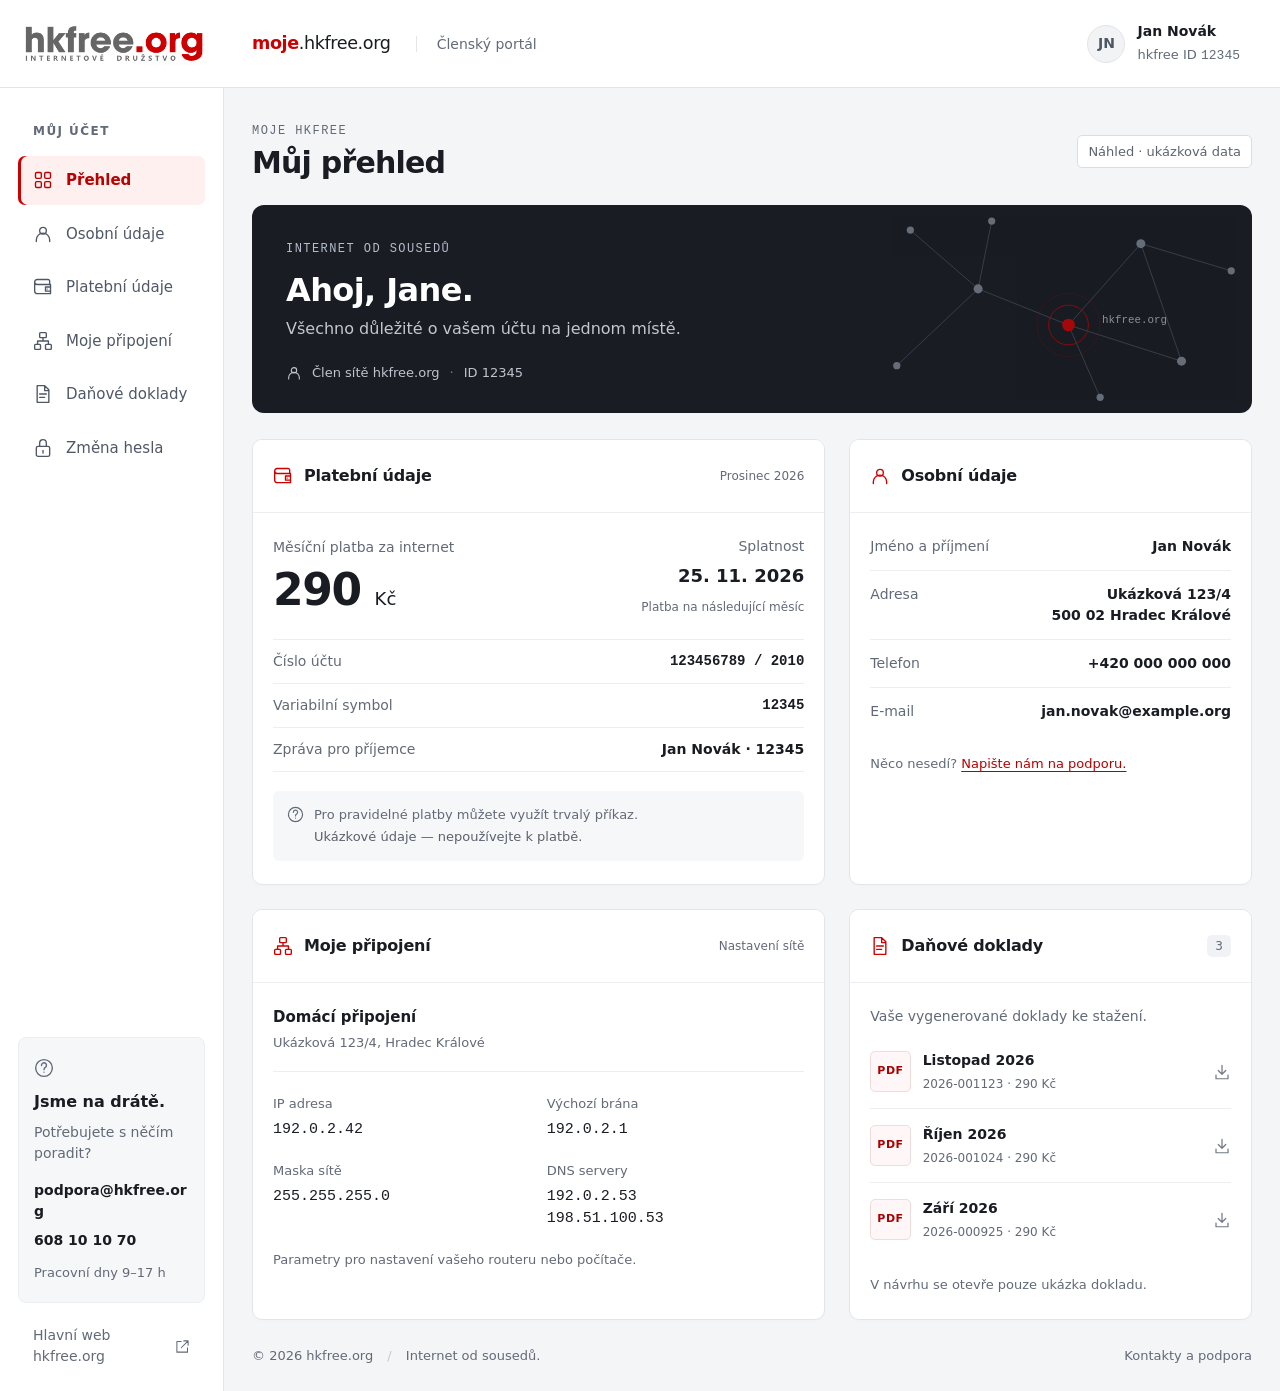
==== public/index.html @ 1321c257 "Initial commit: statický návrh portálu moje.hkfree.org" ====
<!doctype html>
<html lang="cs">
<head>
  <meta charset="utf-8">
  <meta name="viewport" content="width=device-width, initial-scale=1">
  <meta name="description" content="Moje hkfree — osobní přehled člena a uživatele sítě hkfree.org.">
  <meta name="robots" content="noindex, nofollow">
  <title>Můj přehled · moje.hkfree.org</title>
  <link rel="icon" href="favicon.ico">
  <link rel="stylesheet" href="assets/vendor/bootstrap/bootstrap.min.css">
  <link rel="stylesheet" href="assets/style.css">
</head>
<body>
<a class="visually-hidden-focusable skip-link" href="#main">Přejít na obsah</a>
<svg xmlns="http://www.w3.org/2000/svg" class="d-none" aria-hidden="true">
  <symbol id="grid" viewBox="0 0 24 24"><rect x="3" y="3" width="7" height="7" rx="1.5"/><rect x="14" y="3" width="7" height="7" rx="1.5"/><rect x="3" y="14" width="7" height="7" rx="1.5"/><rect x="14" y="14" width="7" height="7" rx="1.5"/></symbol>
  <symbol id="user" viewBox="0 0 24 24"><circle cx="12" cy="8" r="4"/><path d="M4 21v-2a8 8 0 0 1 16 0v2"/></symbol>
  <symbol id="wallet" viewBox="0 0 24 24"><path d="M20 8V5a2 2 0 0 0-2-2H5a3 3 0 0 0 0 6h16v11H5a3 3 0 0 1-3-3V6"/><path d="M21 12h-6v5h6"/><path d="M17 14.5h.01"/></symbol>
  <symbol id="network" viewBox="0 0 24 24"><rect x="8" y="2" width="8" height="6" rx="1"/><rect x="2" y="16" width="7" height="6" rx="1"/><rect x="15" y="16" width="7" height="6" rx="1"/><path d="M12 8v4M5.5 16v-4h13v4"/></symbol>
  <symbol id="file" viewBox="0 0 24 24"><path d="M14 2H5v20h14V7zM14 2v6h5M8 12h8M8 16h6"/></symbol>
  <symbol id="lock" viewBox="0 0 24 24"><rect x="4" y="10" width="16" height="12" rx="2"/><path d="M8 10V6a4 4 0 0 1 8 0v4M12 15v3"/></symbol>
  <symbol id="help" viewBox="0 0 24 24"><circle cx="12" cy="12" r="10"/><path d="M9 9a3 3 0 1 1 5 2c-2 1-2 2-2 3M12 17h.01"/></symbol>
  <symbol id="download" viewBox="0 0 24 24"><path d="M12 3v12m-5-5 5 5 5-5M4 16v5h16v-5"/></symbol>
  <symbol id="check" viewBox="0 0 24 24"><path d="m5 12 4 4L19 6"/></symbol>
  <symbol id="external" viewBox="0 0 24 24"><path d="M14 3h7v7m0-7L10 14M10 4H3v17h17v-7"/></symbol>
</svg>
<header class="topbar">
  <div class="brand"><a href="./" aria-label="Moje hkfree — přehled"><img src="assets/logo.png" width="330" height="80" alt="hkfree.org — internetové družstvo"></a></div>
  <span class="portal-name"><b>moje</b>.hkfree.org <span class="portal-label">Členský portál</span></span>
  <div class="header-account"><span class="avatar">JN</span><div><strong>Jan Novák</strong><small>hkfree ID <span class="mono">12345</span></small></div></div>
</header>
<div class="app-shell">
  <aside class="sidebar">
    <div class="nav-heading">MŮJ ÚČET</div>
    <nav class="nav flex-column" aria-label="Hlavní navigace">
      <a class="nav-link active" href="#main" aria-current="page"><svg class="icon"><use href="#grid"/></svg>Přehled</a>
      <a class="nav-link" href="#osobni-udaje"><svg class="icon"><use href="#user"/></svg>Osobní údaje</a>
      <a class="nav-link" href="#platby"><svg class="icon"><use href="#wallet"/></svg>Platební údaje</a>
      <a class="nav-link" href="#pripojeni"><svg class="icon"><use href="#network"/></svg>Moje připojení</a>
      <a class="nav-link" href="#doklady"><svg class="icon"><use href="#file"/></svg>Daňové doklady</a>
      <button class="nav-link text-start" data-bs-toggle="modal" data-bs-target="#heslo"><svg class="icon"><use href="#lock"/></svg>Změna hesla</button>
    </nav>
    <div class="sidebar-bottom">
      <div class="support-box"><svg class="icon"><use href="#help"/></svg><strong>Jsme na drátě.</strong><p>Potřebujete s něčím poradit?</p><a href="mailto:podpora@hkfree.org">podpora@hkfree.org</a><a href="tel:+420608101070">608 10 10 70</a><small>Pracovní dny 9–17 h</small></div>
      <a class="main-site" href="https://druzstvo.hkfree.org">Hlavní web hkfree.org <svg class="icon"><use href="#external"/></svg></a>
    </div>
  </aside>
  <main id="main" class="main-content" tabindex="-1">
    <div class="page-heading"><div><div class="eyebrow">MOJE HKFREE</div><h1>Můj přehled</h1></div><span class="demo-tag">Náhled · ukázková data</span></div>
    <section class="welcome" aria-labelledby="welcome-title">
      <div><span class="eyebrow">INTERNET OD SOUSEDŮ</span><h2 id="welcome-title">Ahoj, Jane.</h2><p>Všechno důležité o vašem účtu na jednom místě.</p><div class="member-label"><svg class="icon"><use href="#user"/></svg>Člen sítě hkfree.org <span>·</span> ID 12345</div></div>
      <svg class="mesh" viewBox="0 0 410 230" aria-hidden="true"><g fill="none" stroke="#4b5260"><path d="m20 180 90-85 100 40 80-90 100 30M110 95l15-75M210 135l35 80M210 135l125 40M290 45l45 130M110 95l-75-65"/><circle cx="210" cy="135" r="22" stroke="#cc0000"/><circle cx="210" cy="135" r="35" stroke="#cc0000" opacity=".25"/></g><g fill="#87909f"><circle cx="20" cy="180" r="4"/><circle cx="110" cy="95" r="5"/><circle cx="290" cy="45" r="5"/><circle cx="390" cy="75" r="4"/><circle cx="125" cy="20" r="4"/><circle cx="245" cy="215" r="4"/><circle cx="335" cy="175" r="5"/><circle cx="35" cy="30" r="4"/></g><circle cx="210" cy="135" r="7" fill="#e00000"/><text x="247" y="133" fill="#bac2cf" font-size="12" font-family="monospace">hkfree.org</text></svg>
    </section>
    <div class="row g-4 dashboard">
      <div class="col-xl-7">
        <section id="platby" class="card payment-card h-100" aria-labelledby="payment-title">
          <div class="card-header"><h2 id="payment-title"><span class="section-icon"><svg class="icon"><use href="#wallet"/></svg></span>Platební údaje</h2><span class="subtle-label">Prosinec 2026</span></div>
          <div class="card-body"><div class="payment-summary"><div><span class="field-label">Měsíční platba za internet</span><div class="amount">290 <span>Kč</span></div></div><div class="due"><span class="field-label">Splatnost</span><strong>25. 11. 2026</strong><small>Platba na následující měsíc</small></div></div>
            <dl class="data-list payment-details"><div><dt>Číslo účtu</dt><dd class="mono">123456789 / 2010</dd></div><div><dt>Variabilní symbol</dt><dd class="mono">12345</dd></div><div><dt>Zpráva pro příjemce</dt><dd>Jan Novák · 12345</dd></div></dl>
            <div class="payment-note"><svg class="icon"><use href="#help"/></svg><p>Pro pravidelné platby můžete využít trvalý příkaz.<br><strong>Ukázkové údaje — nepoužívejte k platbě.</strong></p></div>
          </div>
        </section>
      </div>
      <div class="col-xl-5">
        <section id="osobni-udaje" class="card h-100" aria-labelledby="personal-title"><div class="card-header"><h2 id="personal-title"><span class="section-icon"><svg class="icon"><use href="#user"/></svg></span>Osobní údaje</h2></div><div class="card-body"><dl class="data-list personal-details"><div><dt>Jméno a příjmení</dt><dd>Jan Novák</dd></div><div><dt>Adresa</dt><dd>Ukázková 123/4<br>500 02 Hradec Králové</dd></div><div><dt>Telefon</dt><dd>+420 000 000 000</dd></div><div><dt>E-mail</dt><dd>jan.novak@example.org</dd></div></dl><p class="card-footnote">Něco nesedí? <a href="mailto:podpora@hkfree.org">Napište nám na podporu.</a></p></div></section>
      </div>
      <div class="col-xl-7">
        <section id="pripojeni" class="card h-100" aria-labelledby="connection-title"><div class="card-header"><h2 id="connection-title"><span class="section-icon"><svg class="icon"><use href="#network"/></svg></span>Moje připojení</h2><span class="subtle-label">Nastavení sítě</span></div><div class="card-body"><div class="connection-location">Domácí připojení <span>Ukázková 123/4, Hradec Králové</span></div><dl class="network-grid"><div><dt>IP adresa</dt><dd>192.0.2.42</dd></div><div><dt>Výchozí brána</dt><dd>192.0.2.1</dd></div><div><dt>Maska sítě</dt><dd>255.255.255.0</dd></div><div><dt>DNS servery</dt><dd>192.0.2.53<br>198.51.100.53</dd></div></dl><p class="card-footnote mb-0">Parametry pro nastavení vašeho routeru nebo počítače.</p></div></section>
      </div>
      <div class="col-xl-5">
        <section id="doklady" class="card h-100" aria-labelledby="documents-title"><div class="card-header"><h2 id="documents-title"><span class="section-icon"><svg class="icon"><use href="#file"/></svg></span>Daňové doklady</h2><span class="document-count">3</span></div><div class="card-body"><p class="documents-intro">Vaše vygenerované doklady ke stažení.</p><ul class="list-group list-group-flush document-list">
          <li class="list-group-item"><a href="doklad.html#listopad"><span class="pdf-tag">PDF</span><span><strong>Listopad 2026</strong><small>2026-001123 · 290 Kč</small></span><svg class="icon download"><use href="#download"/></svg><span class="visually-hidden"> — ukázka dokladu</span></a></li>
          <li class="list-group-item"><a href="doklad.html#rijen"><span class="pdf-tag">PDF</span><span><strong>Říjen 2026</strong><small>2026-001024 · 290 Kč</small></span><svg class="icon download"><use href="#download"/></svg><span class="visually-hidden"> — ukázka dokladu</span></a></li>
          <li class="list-group-item"><a href="doklad.html#zari"><span class="pdf-tag">PDF</span><span><strong>Září 2026</strong><small>2026-000925 · 290 Kč</small></span><svg class="icon download"><use href="#download"/></svg><span class="visually-hidden"> — ukázka dokladu</span></a></li>
        </ul><p class="card-footnote mb-0">V návrhu se otevře pouze ukázka dokladu.</p></div></section>
      </div>
    </div>
    <footer class="page-footer"><span>© 2026 hkfree.org <span class="footer-divider">/</span> Internet od sousedů.</span><a href="https://druzstvo.hkfree.org/kontakt/">Kontakty a podpora</a></footer>
  </main>
</div>
<div class="modal fade" id="heslo" tabindex="-1" aria-labelledby="password-title" aria-hidden="true"><div class="modal-dialog modal-dialog-centered"><div class="modal-content"><div class="modal-header"><h2 class="modal-title fs-5" id="password-title">Změna hesla</h2><button type="button" class="btn-close" data-bs-dismiss="modal" aria-label="Zavřít"></button></div><div class="modal-body"><p class="text-secondary">Toto je náhled budoucího formuláře. Změna hesla bude dostupná po napojení přihlášení.</p><fieldset disabled><div class="mb-3"><label class="form-label" for="current-password">Současné heslo</label><input class="form-control" id="current-password" type="password" autocomplete="current-password"></div><div class="mb-3"><label class="form-label" for="new-password">Nové heslo</label><input class="form-control" id="new-password" type="password" autocomplete="new-password"></div><div><label class="form-label" for="confirm-password">Zopakovat nové heslo</label><input class="form-control" id="confirm-password" type="password" autocomplete="new-password"></div></fieldset></div><div class="modal-footer"><button type="button" class="btn btn-outline-secondary" data-bs-dismiss="modal">Zavřít náhled</button><button type="button" class="btn btn-primary" disabled>Změnit heslo</button></div></div></div></div>
<script src="assets/vendor/bootstrap/bootstrap.bundle.min.js"></script>
</body>
</html>
---- public/assets/style.css ----
:root{--red:#c00;--ink:#191c22;--slate:#626a78;--line:#e3e5e9;--bs-primary:#c00;--bs-link-color:#b60000;--bs-link-hover-color:#890000;--bs-body-color:#191c22;--bs-body-font-family: 'Archivo',system-ui,-apple-system,'Segoe UI',sans-serif;--bs-body-bg:#f4f5f7}
body{font-size:1rem}a{text-underline-offset:3px}.icon{width:20px;height:20px;fill:none;stroke:currentColor;stroke-width:1.65;stroke-linecap:round;stroke-linejoin:round;flex-shrink:0}.mono{font-family:'IBM Plex Mono',ui-monospace,SFMono-Regular,Consolas,monospace}.topbar{height:88px;display:flex;align-items:center;background:#fff;border-bottom:1px solid var(--line);padding-right:40px;gap:28px}.brand{width:252px;padding:0 27px;flex-shrink:0}.brand img{width:198px;height:auto}.portal-name{font-size:1.1rem;letter-spacing:-.4px}.portal-name b{color:var(--red)}.portal-label{font-size:.875rem;letter-spacing:0;margin-left:20px;border-left:1px solid var(--line);padding-left:20px;color:var(--slate)}.header-account{margin-left:auto;display:flex;align-items:center;gap:12px;font-size:.875rem}.header-account strong,.header-account small{display:block}.header-account small{color:var(--slate);margin-top:3px;font-size:.8125rem}.avatar{width:38px;height:38px;background:#f2f3f5;border:1px solid var(--line);border-radius:50%;display:grid;place-items:center;font-weight:650;color:#4e5664}.app-shell{display:flex;min-height:calc(100vh - 88px)}.sidebar{width:252px;flex-shrink:0;background:#fff;border-right:1px solid var(--line);padding:34px 18px 24px;display:flex;flex-direction:column}.nav-heading{font-size:.75rem;letter-spacing:.12em;color:var(--slate);padding:0 15px 16px;font-weight:600}.sidebar .nav{gap:5px}.sidebar .nav-link{color:#505866;border:0;border-radius:7px;font-size:.9375rem;padding:13px 15px;display:flex;align-items:center;gap:13px;font-weight:500;background:transparent}.sidebar .nav-link:hover{background:#f4f5f7;color:var(--ink)}.sidebar .nav-link.active{color:#b00;background:#fff0f0;font-weight:650;box-shadow:inset 3px 0 var(--red)}.sidebar-bottom{margin-top:auto;padding-top:70px}.support-box{padding:20px 15px;background:#f6f7f9;border:1px solid #eceef1;border-radius:8px;font-size:.875rem}.support-box>.icon{display:block;margin-bottom:12px;color:var(--slate)}.support-box strong{font-size:1rem}.support-box p{color:var(--slate);margin:8px 0 16px}.support-box a{display:block;margin:8px 0;text-decoration:none;font-weight:600;color:var(--ink);overflow-wrap:anywhere}.support-box a:hover{color:var(--red)}.support-box small{display:block;color:var(--slate);font-size:.8125rem;margin-top:12px}.main-site{display:flex;gap:8px;align-items:center;justify-content:space-between;font-size:.875rem;color:var(--slate);text-decoration:none;margin:22px 15px 0}.main-site .icon{width:15px;height:15px}.main-content{padding:34px 40px 0;max-width:1512px;width:100%;min-width:0;margin:0 auto}.page-heading{display:flex;align-items:center;justify-content:space-between;gap:16px;margin-bottom:24px}.eyebrow{font-family:ui-monospace,Consolas,monospace;font-size:.75rem;font-weight:500;letter-spacing:.12em;color:var(--slate)}h1{font-size:1.875rem;font-weight:750;letter-spacing:-.8px;margin:5px 0 0}.demo-tag{font-size:.8125rem;color:#5d6470;border:1px solid #daddE3;border-radius:5px;padding:6px 10px;background:#fff}.welcome{border-radius:12px;background:var(--ink);color:#fff;padding:30px 34px;position:relative;overflow:hidden;margin-bottom:26px}.welcome>div{position:relative;z-index:1}.welcome .eyebrow{color:#b5bdca;font-size:.75rem}.welcome h2{font-size:2rem;font-weight:720;letter-spacing:-.6px;margin:12px 0 8px}.welcome p{color:#c2c8d1;margin:0 0 22px}.member-label{display:flex;align-items:center;gap:10px;font-size:.8125rem;color:#bec5d0}.member-label .icon{width:16px;height:16px}.member-label>span{color:#717b8c}.mesh{position:absolute;right:-12px;top:-2px;width:40%;height:100%;opacity:.7}.dashboard .card{border:1px solid var(--line);border-radius:10px;background:white;box-shadow:0 2px 3px #191c2203;overflow:hidden}.card-header{background:white;display:flex;align-items:center;justify-content:space-between;gap:12px;padding:18px 23px;border-bottom:1px solid #eceef1;min-height:73px}.card-header h2{font-size:1rem;font-weight:700;display:flex;align-items:center;gap:11px;margin:0;letter-spacing:-.2px}.section-icon{color:var(--red);display:inline-flex}.subtle-label{font-size:.8125rem;color:var(--slate)}.card-body{padding:23px}.field-label{display:block;color:var(--slate);font-size:.875rem}.payment-summary{display:flex;justify-content:space-between;gap:20px;align-items:center;margin-bottom:21px}.amount{font-size:2.75rem;font-weight:750;line-height:1.25;letter-spacing:-1.4px;margin-top:4px}.amount span{font-size:1.125rem;font-weight:500;letter-spacing:0}.due{text-align:right}.due strong{display:block;font-size:1.125rem;margin:5px 0}.due small{font-size:.75rem;color:var(--slate)}.data-list{margin:0}.data-list>div{display:flex;justify-content:space-between;gap:16px;padding:11px 0;border-bottom:1px solid #eceef1;font-size:.875rem}.data-list dt{font-weight:400;color:var(--slate);flex-shrink:0}.data-list dd{font-weight:550;margin:0;text-align:right;overflow-wrap:anywhere;min-width:0}.payment-details>div:first-child{border-top:1px solid #eceef1}.payment-note{display:flex;align-items:flex-start;gap:10px;background:#f6f7f9;padding:13px 14px;border-radius:6px;margin-top:19px;color:var(--slate)}.payment-note .icon{width:17px;height:17px;margin-top:2px}.payment-note p{font-size:.8125rem;line-height:1.7;margin:0}.payment-note strong{font-weight:500;color:#5a606b}.personal-details>div{padding:13px 0}.personal-details>div:first-child{padding-top:0}.personal-details>div:last-child{border-bottom:0}.card-footnote{font-size:.8125rem;color:var(--slate);margin:19px 0 0;line-height:1.6}.card-footnote a{font-weight:500}.connection-location{font-size:.9375rem;font-weight:650;padding-bottom:19px;border-bottom:1px solid #eceef1}.connection-location span{display:block;font-size:.8125rem;color:var(--slate);font-weight:400;margin-top:4px}.network-grid{display:grid;grid-template-columns:1fr 1fr;gap:20px 16px;margin:22px 0 0}.network-grid dt{font-size:.8125rem;color:var(--slate);font-weight:400;margin-bottom:5px}.network-grid dd{font-family:ui-monospace,SFMono-Regular,Consolas,monospace;font-size:.9375rem;margin:0;font-weight:500}.document-count{background:#f1f2f5;border-radius:5px;font-size:.75rem;padding:2px 8px;color:var(--slate)}.documents-intro{font-size:.875rem;color:var(--slate);margin-bottom:8px}.document-list .list-group-item{padding:0;background:white;border-color:#eceef1}.document-list a{display:flex;align-items:center;gap:12px;padding:15px 0;text-decoration:none;color:var(--ink)}.document-list a:hover strong{color:var(--red);text-decoration:underline}.document-list strong{display:block;font-size:.875rem;font-weight:600}.document-list small{display:block;font-size:.75rem;color:var(--slate);margin-top:4px}.pdf-tag{font-size:.6875rem;letter-spacing:.05em;font-weight:600;border:1px solid #eddddd;border-radius:5px;padding:11px 6px;color:#a00;background:#fff7f7}.download{margin-left:auto;color:#727a87;width:18px;height:18px}.page-footer{display:flex;justify-content:space-between;gap:15px;font-size:.8125rem;color:var(--slate);padding:26px 0}.page-footer a{color:var(--slate);text-decoration:none}.page-footer a:hover{text-decoration:underline}.footer-divider{color:#c5c9d1;margin:0 10px}.btn-primary{--bs-btn-bg:#c00;--bs-btn-border-color:#c00;--bs-btn-hover-bg:#a00;--bs-btn-hover-border-color:#a00;--bs-btn-disabled-bg:#c00;--bs-btn-disabled-border-color:#c00}.modal-content{background:#fff}.modal-body .form-control{background:#f6f7f9}.modal .form-label{font-size:.875rem}.skip-link{position:absolute;z-index:2000;top:12px;left:12px;background:white;padding:12px}section[id],main[id]{scroll-margin-top:20px}:focus-visible{outline:3px solid #c00;outline-offset:4px}
@media(min-width:1700px){.main-content{padding-top:40px}.welcome{padding:38px}}
@media(max-width:1399px){.sidebar{width:224px}.brand{width:224px;padding-left:24px}.brand img{width:180px}.main-content{padding-left:28px;padding-right:28px}.card-header,.card-body{padding-left:20px;padding-right:20px}.subtle-label{font-size:.75rem}}
@media(max-width:1199px) and (min-width:768px){.dashboard>.col-xl-7,.dashboard>.col-xl-5{width:100%}.welcome .mesh{opacity:.3}}
@media(max-width:767px){.topbar{height:auto;min-height:76px;padding:16px 20px;gap:12px;flex-wrap:wrap}.brand{width:auto;padding:0}.brand img{width:158px}.portal-name{font-size:.875rem;margin-left:auto}.portal-label{display:none}.header-account{width:100%;margin:0;padding-top:12px;border-top:1px solid var(--line)}.header-account>div{display:flex;flex-wrap:wrap;gap:12px;align-items:center}.header-account small{margin:0}.avatar{width:30px;height:30px;font-size:.75rem}.app-shell{display:block}.sidebar{width:100%;padding:10px 14px;border-right:0;border-bottom:1px solid var(--line)}.nav-heading,.sidebar-bottom{display:none}.sidebar .nav{flex-direction:row!important;flex-wrap:nowrap;overflow-x:auto;gap:4px;padding:3px 2px}.sidebar .nav-link{white-space:nowrap;font-size:.875rem;padding:10px 12px;gap:8px}.sidebar .nav-link.active{box-shadow:inset 0 -2px var(--red)}.sidebar .nav-link .icon{width:17px;height:17px}.main-content{padding:24px 18px 0}.page-heading{align-items:flex-start;gap:8px;margin-bottom:20px;flex-wrap:wrap}h1{font-size:1.625rem}.demo-tag{margin-top:8px;font-size:.75rem}.welcome{padding:25px 22px;margin-bottom:22px}.welcome h2{font-size:1.875rem}.welcome p{max-width:270px;font-size:.9375rem}.mesh{width:55%;right:-60px;opacity:.23}.member-label{font-size:.75rem;gap:7px}.card-header{padding:17px 18px}.card-body{padding:20px 18px}.card-header h2{font-size:.9375rem;gap:9px}.subtle-label{font-size:.75rem}.amount{font-size:2.3rem}.payment-summary{gap:12px}.due strong{font-size:1rem}.due small{max-width:125px;display:block}.field-label{font-size:.8125rem}.data-list>div{font-size:.8125rem;gap:10px}.page-footer{flex-direction:column;gap:8px;padding:24px 0}.network-grid dd{font-size:.875rem}}
@media(prefers-reduced-motion:reduce){*,*::before,*::after{scroll-behavior:auto!important;transition:none!important}}
:root{--bs-link-color-rgb:182,0,0;--bs-link-hover-color-rgb:137,0,0}
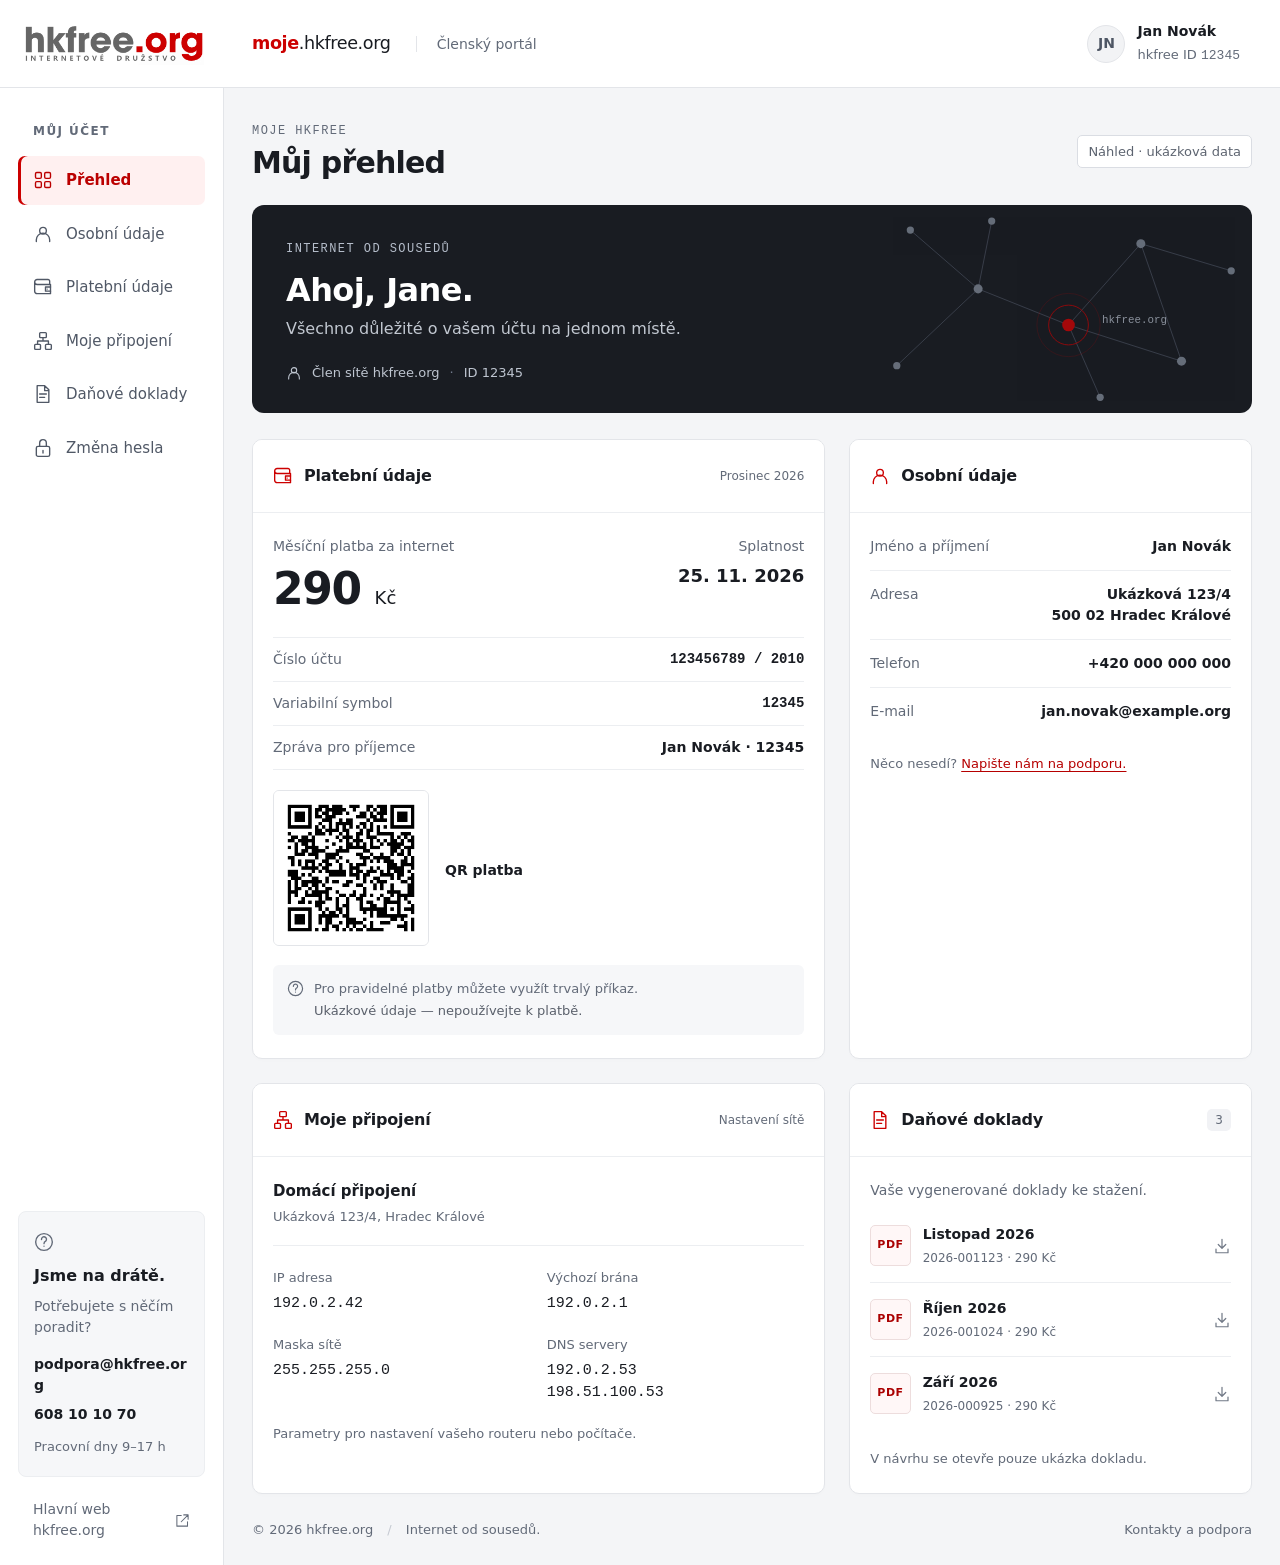
==== commit bf0a2be8: "Přidat platební QR kód do přehledu plateb" ====
--- a/public/index.html
+++ b/public/index.html
@@ -55,8 +55,17 @@
       <div class="col-xl-7">
         <section id="platby" class="card payment-card h-100" aria-labelledby="payment-title">
           <div class="card-header"><h2 id="payment-title"><span class="section-icon"><svg class="icon"><use href="#wallet"/></svg></span>Platební údaje</h2><span class="subtle-label">Prosinec 2026</span></div>
-          <div class="card-body"><div class="payment-summary"><div><span class="field-label">Měsíční platba za internet</span><div class="amount">290 <span>Kč</span></div></div><div class="due"><span class="field-label">Splatnost</span><strong>25. 11. 2026</strong><small>Platba na následující měsíc</small></div></div>
-            <dl class="data-list payment-details"><div><dt>Číslo účtu</dt><dd class="mono">123456789 / 2010</dd></div><div><dt>Variabilní symbol</dt><dd class="mono">12345</dd></div><div><dt>Zpráva pro příjemce</dt><dd>Jan Novák · 12345</dd></div></dl>
+          <div class="card-body">
+            <div class="payment-data">
+              <div class="payment-info">
+                <div class="payment-summary"><div><span class="field-label">Měsíční platba za internet</span><div class="amount">290 <span>Kč</span></div></div><div class="due"><span class="field-label">Splatnost</span><strong><time datetime="2026-11-25">25. 11. 2026</time></strong></div></div>
+                <dl class="data-list payment-details"><div><dt>Číslo účtu</dt><dd class="mono">123456789 / 2010</dd></div><div><dt>Variabilní symbol</dt><dd class="mono">12345</dd></div><div><dt>Zpráva pro příjemce</dt><dd>Jan Novák · 12345</dd></div></dl>
+              </div>
+              <figure class="payment-qr" aria-labelledby="qr-caption">
+                <img src="assets/payment-qr.png" width="164" height="164" alt="QR platba: ukázkový účet 123456789/2010, 290 Kč, variabilní symbol 12345">
+                <figcaption id="qr-caption"><strong>QR platba</strong></figcaption>
+              </figure>
+            </div>
             <div class="payment-note"><svg class="icon"><use href="#help"/></svg><p>Pro pravidelné platby můžete využít trvalý příkaz.<br><strong>Ukázkové údaje — nepoužívejte k platbě.</strong></p></div>
           </div>
         </section>
--- a/public/assets/style.css
+++ b/public/assets/style.css
@@ -6,3 +6,18 @@
 @media(max-width:767px){.topbar{height:auto;min-height:76px;padding:16px 20px;gap:12px;flex-wrap:wrap}.brand{width:auto;padding:0}.brand img{width:158px}.portal-name{font-size:.875rem;margin-left:auto}.portal-label{display:none}.header-account{width:100%;margin:0;padding-top:12px;border-top:1px solid var(--line)}.header-account>div{display:flex;flex-wrap:wrap;gap:12px;align-items:center}.header-account small{margin:0}.avatar{width:30px;height:30px;font-size:.75rem}.app-shell{display:block}.sidebar{width:100%;padding:10px 14px;border-right:0;border-bottom:1px solid var(--line)}.nav-heading,.sidebar-bottom{display:none}.sidebar .nav{flex-direction:row!important;flex-wrap:nowrap;overflow-x:auto;gap:4px;padding:3px 2px}.sidebar .nav-link{white-space:nowrap;font-size:.875rem;padding:10px 12px;gap:8px}.sidebar .nav-link.active{box-shadow:inset 0 -2px var(--red)}.sidebar .nav-link .icon{width:17px;height:17px}.main-content{padding:24px 18px 0}.page-heading{align-items:flex-start;gap:8px;margin-bottom:20px;flex-wrap:wrap}h1{font-size:1.625rem}.demo-tag{margin-top:8px;font-size:.75rem}.welcome{padding:25px 22px;margin-bottom:22px}.welcome h2{font-size:1.875rem}.welcome p{max-width:270px;font-size:.9375rem}.mesh{width:55%;right:-60px;opacity:.23}.member-label{font-size:.75rem;gap:7px}.card-header{padding:17px 18px}.card-body{padding:20px 18px}.card-header h2{font-size:.9375rem;gap:9px}.subtle-label{font-size:.75rem}.amount{font-size:2.3rem}.payment-summary{gap:12px}.due strong{font-size:1rem}.due small{max-width:125px;display:block}.field-label{font-size:.8125rem}.data-list>div{font-size:.8125rem;gap:10px}.page-footer{flex-direction:column;gap:8px;padding:24px 0}.network-grid dd{font-size:.875rem}}
 @media(prefers-reduced-motion:reduce){*,*::before,*::after{scroll-behavior:auto!important;transition:none!important}}
 :root{--bs-link-color-rgb:182,0,0;--bs-link-hover-color-rgb:137,0,0}
+
+/* QR retains its white quiet zone; payment fields remain available as text. */
+.payment-data{display:grid;grid-template-columns:minmax(0,1fr) 164px;gap:20px;align-items:start}
+.payment-info{min-width:0}
+.payment-info .payment-summary{align-items:flex-start}
+.payment-info .due{flex-shrink:0}
+.payment-qr{margin:0;text-align:center}
+.payment-qr img{display:block;width:164px;height:164px;border:1px solid var(--line);border-radius:6px;background:#fff}
+.payment-qr figcaption strong{display:block;font-size:.875rem;margin-top:6px}
+@media(max-width:575px),(min-width:1200px) and (max-width:1399px){
+  .payment-data{grid-template-columns:minmax(0,1fr)}
+  .payment-qr{display:flex;align-items:center;gap:16px;text-align:left}
+  .payment-qr img{width:156px;height:156px}
+  .payment-qr figcaption{min-width:0}
+}
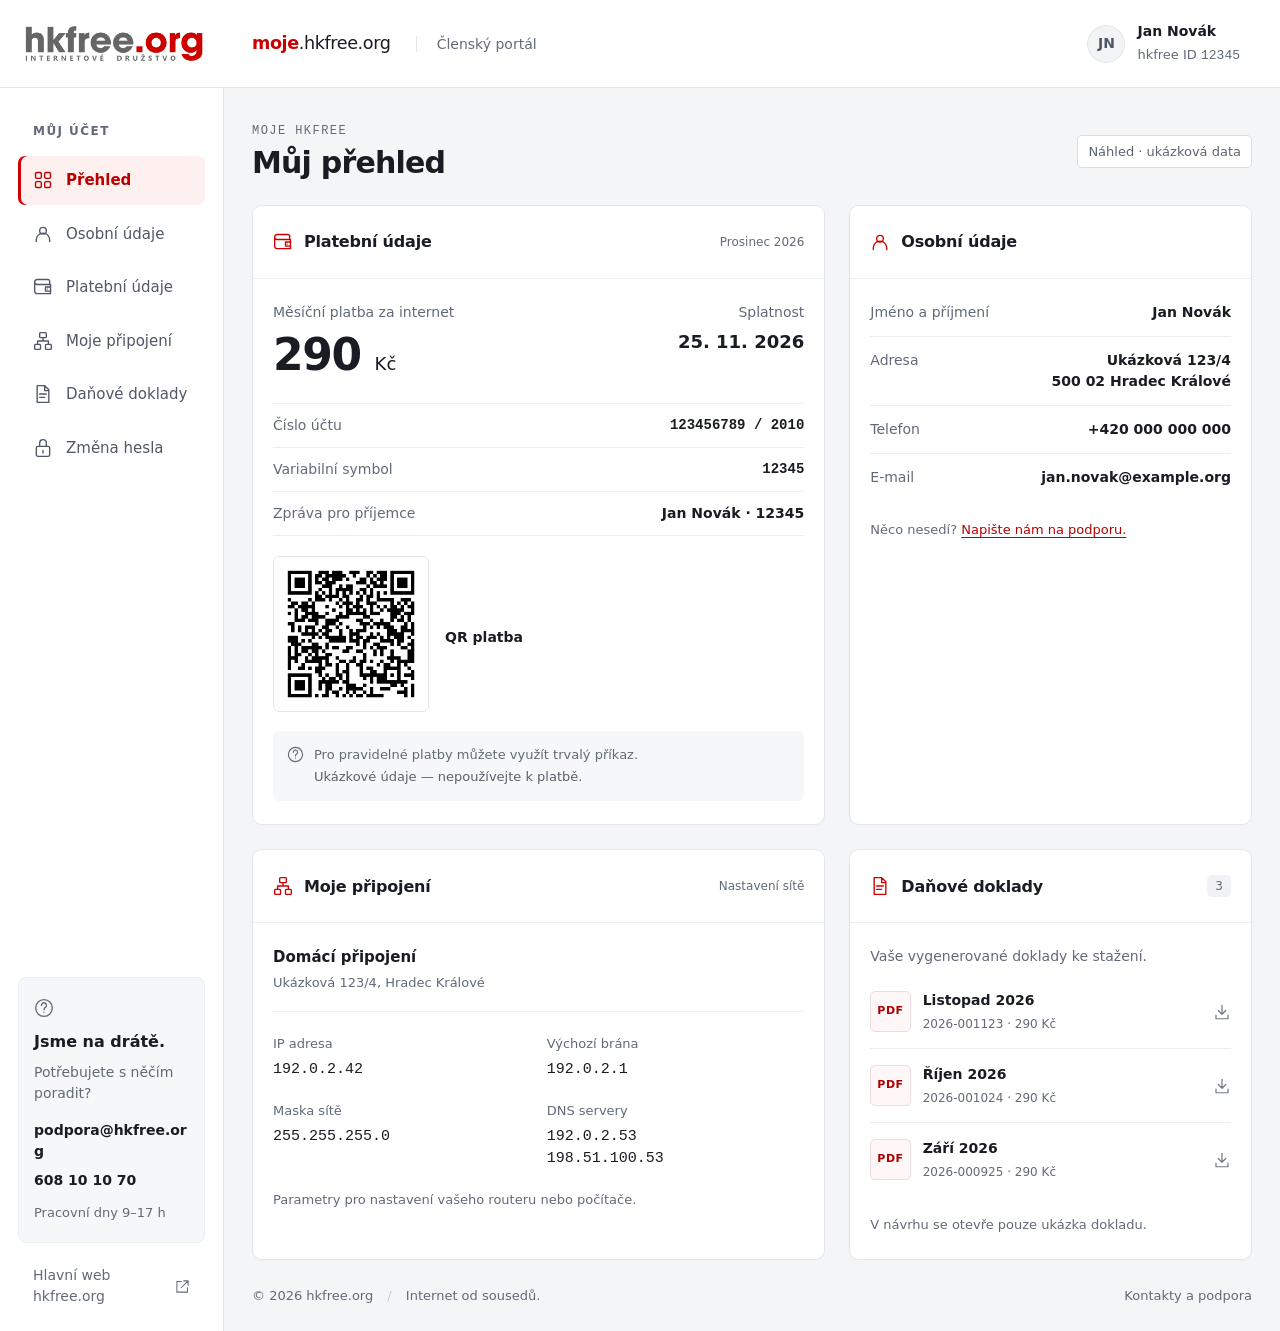
==== commit 15e1dfae: "Odstranit uvítací pruh z přehledu" ====
--- a/public/index.html
+++ b/public/index.html
@@ -47,10 +47,6 @@
   </aside>
   <main id="main" class="main-content" tabindex="-1">
     <div class="page-heading"><div><div class="eyebrow">MOJE HKFREE</div><h1>Můj přehled</h1></div><span class="demo-tag">Náhled · ukázková data</span></div>
-    <section class="welcome" aria-labelledby="welcome-title">
-      <div><span class="eyebrow">INTERNET OD SOUSEDŮ</span><h2 id="welcome-title">Ahoj, Jane.</h2><p>Všechno důležité o vašem účtu na jednom místě.</p><div class="member-label"><svg class="icon"><use href="#user"/></svg>Člen sítě hkfree.org <span>·</span> ID 12345</div></div>
-      <svg class="mesh" viewBox="0 0 410 230" aria-hidden="true"><g fill="none" stroke="#4b5260"><path d="m20 180 90-85 100 40 80-90 100 30M110 95l15-75M210 135l35 80M210 135l125 40M290 45l45 130M110 95l-75-65"/><circle cx="210" cy="135" r="22" stroke="#cc0000"/><circle cx="210" cy="135" r="35" stroke="#cc0000" opacity=".25"/></g><g fill="#87909f"><circle cx="20" cy="180" r="4"/><circle cx="110" cy="95" r="5"/><circle cx="290" cy="45" r="5"/><circle cx="390" cy="75" r="4"/><circle cx="125" cy="20" r="4"/><circle cx="245" cy="215" r="4"/><circle cx="335" cy="175" r="5"/><circle cx="35" cy="30" r="4"/></g><circle cx="210" cy="135" r="7" fill="#e00000"/><text x="247" y="133" fill="#bac2cf" font-size="12" font-family="monospace">hkfree.org</text></svg>
-    </section>
     <div class="row g-4 dashboard">
       <div class="col-xl-7">
         <section id="platby" class="card payment-card h-100" aria-labelledby="payment-title">
--- a/public/assets/style.css
+++ b/public/assets/style.css
@@ -1,9 +1,9 @@
 :root{--red:#c00;--ink:#191c22;--slate:#626a78;--line:#e3e5e9;--bs-primary:#c00;--bs-link-color:#b60000;--bs-link-hover-color:#890000;--bs-body-color:#191c22;--bs-body-font-family: 'Archivo',system-ui,-apple-system,'Segoe UI',sans-serif;--bs-body-bg:#f4f5f7}
-body{font-size:1rem}a{text-underline-offset:3px}.icon{width:20px;height:20px;fill:none;stroke:currentColor;stroke-width:1.65;stroke-linecap:round;stroke-linejoin:round;flex-shrink:0}.mono{font-family:'IBM Plex Mono',ui-monospace,SFMono-Regular,Consolas,monospace}.topbar{height:88px;display:flex;align-items:center;background:#fff;border-bottom:1px solid var(--line);padding-right:40px;gap:28px}.brand{width:252px;padding:0 27px;flex-shrink:0}.brand img{width:198px;height:auto}.portal-name{font-size:1.1rem;letter-spacing:-.4px}.portal-name b{color:var(--red)}.portal-label{font-size:.875rem;letter-spacing:0;margin-left:20px;border-left:1px solid var(--line);padding-left:20px;color:var(--slate)}.header-account{margin-left:auto;display:flex;align-items:center;gap:12px;font-size:.875rem}.header-account strong,.header-account small{display:block}.header-account small{color:var(--slate);margin-top:3px;font-size:.8125rem}.avatar{width:38px;height:38px;background:#f2f3f5;border:1px solid var(--line);border-radius:50%;display:grid;place-items:center;font-weight:650;color:#4e5664}.app-shell{display:flex;min-height:calc(100vh - 88px)}.sidebar{width:252px;flex-shrink:0;background:#fff;border-right:1px solid var(--line);padding:34px 18px 24px;display:flex;flex-direction:column}.nav-heading{font-size:.75rem;letter-spacing:.12em;color:var(--slate);padding:0 15px 16px;font-weight:600}.sidebar .nav{gap:5px}.sidebar .nav-link{color:#505866;border:0;border-radius:7px;font-size:.9375rem;padding:13px 15px;display:flex;align-items:center;gap:13px;font-weight:500;background:transparent}.sidebar .nav-link:hover{background:#f4f5f7;color:var(--ink)}.sidebar .nav-link.active{color:#b00;background:#fff0f0;font-weight:650;box-shadow:inset 3px 0 var(--red)}.sidebar-bottom{margin-top:auto;padding-top:70px}.support-box{padding:20px 15px;background:#f6f7f9;border:1px solid #eceef1;border-radius:8px;font-size:.875rem}.support-box>.icon{display:block;margin-bottom:12px;color:var(--slate)}.support-box strong{font-size:1rem}.support-box p{color:var(--slate);margin:8px 0 16px}.support-box a{display:block;margin:8px 0;text-decoration:none;font-weight:600;color:var(--ink);overflow-wrap:anywhere}.support-box a:hover{color:var(--red)}.support-box small{display:block;color:var(--slate);font-size:.8125rem;margin-top:12px}.main-site{display:flex;gap:8px;align-items:center;justify-content:space-between;font-size:.875rem;color:var(--slate);text-decoration:none;margin:22px 15px 0}.main-site .icon{width:15px;height:15px}.main-content{padding:34px 40px 0;max-width:1512px;width:100%;min-width:0;margin:0 auto}.page-heading{display:flex;align-items:center;justify-content:space-between;gap:16px;margin-bottom:24px}.eyebrow{font-family:ui-monospace,Consolas,monospace;font-size:.75rem;font-weight:500;letter-spacing:.12em;color:var(--slate)}h1{font-size:1.875rem;font-weight:750;letter-spacing:-.8px;margin:5px 0 0}.demo-tag{font-size:.8125rem;color:#5d6470;border:1px solid #daddE3;border-radius:5px;padding:6px 10px;background:#fff}.welcome{border-radius:12px;background:var(--ink);color:#fff;padding:30px 34px;position:relative;overflow:hidden;margin-bottom:26px}.welcome>div{position:relative;z-index:1}.welcome .eyebrow{color:#b5bdca;font-size:.75rem}.welcome h2{font-size:2rem;font-weight:720;letter-spacing:-.6px;margin:12px 0 8px}.welcome p{color:#c2c8d1;margin:0 0 22px}.member-label{display:flex;align-items:center;gap:10px;font-size:.8125rem;color:#bec5d0}.member-label .icon{width:16px;height:16px}.member-label>span{color:#717b8c}.mesh{position:absolute;right:-12px;top:-2px;width:40%;height:100%;opacity:.7}.dashboard .card{border:1px solid var(--line);border-radius:10px;background:white;box-shadow:0 2px 3px #191c2203;overflow:hidden}.card-header{background:white;display:flex;align-items:center;justify-content:space-between;gap:12px;padding:18px 23px;border-bottom:1px solid #eceef1;min-height:73px}.card-header h2{font-size:1rem;font-weight:700;display:flex;align-items:center;gap:11px;margin:0;letter-spacing:-.2px}.section-icon{color:var(--red);display:inline-flex}.subtle-label{font-size:.8125rem;color:var(--slate)}.card-body{padding:23px}.field-label{display:block;color:var(--slate);font-size:.875rem}.payment-summary{display:flex;justify-content:space-between;gap:20px;align-items:center;margin-bottom:21px}.amount{font-size:2.75rem;font-weight:750;line-height:1.25;letter-spacing:-1.4px;margin-top:4px}.amount span{font-size:1.125rem;font-weight:500;letter-spacing:0}.due{text-align:right}.due strong{display:block;font-size:1.125rem;margin:5px 0}.due small{font-size:.75rem;color:var(--slate)}.data-list{margin:0}.data-list>div{display:flex;justify-content:space-between;gap:16px;padding:11px 0;border-bottom:1px solid #eceef1;font-size:.875rem}.data-list dt{font-weight:400;color:var(--slate);flex-shrink:0}.data-list dd{font-weight:550;margin:0;text-align:right;overflow-wrap:anywhere;min-width:0}.payment-details>div:first-child{border-top:1px solid #eceef1}.payment-note{display:flex;align-items:flex-start;gap:10px;background:#f6f7f9;padding:13px 14px;border-radius:6px;margin-top:19px;color:var(--slate)}.payment-note .icon{width:17px;height:17px;margin-top:2px}.payment-note p{font-size:.8125rem;line-height:1.7;margin:0}.payment-note strong{font-weight:500;color:#5a606b}.personal-details>div{padding:13px 0}.personal-details>div:first-child{padding-top:0}.personal-details>div:last-child{border-bottom:0}.card-footnote{font-size:.8125rem;color:var(--slate);margin:19px 0 0;line-height:1.6}.card-footnote a{font-weight:500}.connection-location{font-size:.9375rem;font-weight:650;padding-bottom:19px;border-bottom:1px solid #eceef1}.connection-location span{display:block;font-size:.8125rem;color:var(--slate);font-weight:400;margin-top:4px}.network-grid{display:grid;grid-template-columns:1fr 1fr;gap:20px 16px;margin:22px 0 0}.network-grid dt{font-size:.8125rem;color:var(--slate);font-weight:400;margin-bottom:5px}.network-grid dd{font-family:ui-monospace,SFMono-Regular,Consolas,monospace;font-size:.9375rem;margin:0;font-weight:500}.document-count{background:#f1f2f5;border-radius:5px;font-size:.75rem;padding:2px 8px;color:var(--slate)}.documents-intro{font-size:.875rem;color:var(--slate);margin-bottom:8px}.document-list .list-group-item{padding:0;background:white;border-color:#eceef1}.document-list a{display:flex;align-items:center;gap:12px;padding:15px 0;text-decoration:none;color:var(--ink)}.document-list a:hover strong{color:var(--red);text-decoration:underline}.document-list strong{display:block;font-size:.875rem;font-weight:600}.document-list small{display:block;font-size:.75rem;color:var(--slate);margin-top:4px}.pdf-tag{font-size:.6875rem;letter-spacing:.05em;font-weight:600;border:1px solid #eddddd;border-radius:5px;padding:11px 6px;color:#a00;background:#fff7f7}.download{margin-left:auto;color:#727a87;width:18px;height:18px}.page-footer{display:flex;justify-content:space-between;gap:15px;font-size:.8125rem;color:var(--slate);padding:26px 0}.page-footer a{color:var(--slate);text-decoration:none}.page-footer a:hover{text-decoration:underline}.footer-divider{color:#c5c9d1;margin:0 10px}.btn-primary{--bs-btn-bg:#c00;--bs-btn-border-color:#c00;--bs-btn-hover-bg:#a00;--bs-btn-hover-border-color:#a00;--bs-btn-disabled-bg:#c00;--bs-btn-disabled-border-color:#c00}.modal-content{background:#fff}.modal-body .form-control{background:#f6f7f9}.modal .form-label{font-size:.875rem}.skip-link{position:absolute;z-index:2000;top:12px;left:12px;background:white;padding:12px}section[id],main[id]{scroll-margin-top:20px}:focus-visible{outline:3px solid #c00;outline-offset:4px}
-@media(min-width:1700px){.main-content{padding-top:40px}.welcome{padding:38px}}
+body{font-size:1rem}a{text-underline-offset:3px}.icon{width:20px;height:20px;fill:none;stroke:currentColor;stroke-width:1.65;stroke-linecap:round;stroke-linejoin:round;flex-shrink:0}.mono{font-family:'IBM Plex Mono',ui-monospace,SFMono-Regular,Consolas,monospace}.topbar{height:88px;display:flex;align-items:center;background:#fff;border-bottom:1px solid var(--line);padding-right:40px;gap:28px}.brand{width:252px;padding:0 27px;flex-shrink:0}.brand img{width:198px;height:auto}.portal-name{font-size:1.1rem;letter-spacing:-.4px}.portal-name b{color:var(--red)}.portal-label{font-size:.875rem;letter-spacing:0;margin-left:20px;border-left:1px solid var(--line);padding-left:20px;color:var(--slate)}.header-account{margin-left:auto;display:flex;align-items:center;gap:12px;font-size:.875rem}.header-account strong,.header-account small{display:block}.header-account small{color:var(--slate);margin-top:3px;font-size:.8125rem}.avatar{width:38px;height:38px;background:#f2f3f5;border:1px solid var(--line);border-radius:50%;display:grid;place-items:center;font-weight:650;color:#4e5664}.app-shell{display:flex;min-height:calc(100vh - 88px)}.sidebar{width:252px;flex-shrink:0;background:#fff;border-right:1px solid var(--line);padding:34px 18px 24px;display:flex;flex-direction:column}.nav-heading{font-size:.75rem;letter-spacing:.12em;color:var(--slate);padding:0 15px 16px;font-weight:600}.sidebar .nav{gap:5px}.sidebar .nav-link{color:#505866;border:0;border-radius:7px;font-size:.9375rem;padding:13px 15px;display:flex;align-items:center;gap:13px;font-weight:500;background:transparent}.sidebar .nav-link:hover{background:#f4f5f7;color:var(--ink)}.sidebar .nav-link.active{color:#b00;background:#fff0f0;font-weight:650;box-shadow:inset 3px 0 var(--red)}.sidebar-bottom{margin-top:auto;padding-top:70px}.support-box{padding:20px 15px;background:#f6f7f9;border:1px solid #eceef1;border-radius:8px;font-size:.875rem}.support-box>.icon{display:block;margin-bottom:12px;color:var(--slate)}.support-box strong{font-size:1rem}.support-box p{color:var(--slate);margin:8px 0 16px}.support-box a{display:block;margin:8px 0;text-decoration:none;font-weight:600;color:var(--ink);overflow-wrap:anywhere}.support-box a:hover{color:var(--red)}.support-box small{display:block;color:var(--slate);font-size:.8125rem;margin-top:12px}.main-site{display:flex;gap:8px;align-items:center;justify-content:space-between;font-size:.875rem;color:var(--slate);text-decoration:none;margin:22px 15px 0}.main-site .icon{width:15px;height:15px}.main-content{padding:34px 40px 0;max-width:1512px;width:100%;min-width:0;margin:0 auto}.page-heading{display:flex;align-items:center;justify-content:space-between;gap:16px;margin-bottom:24px}.eyebrow{font-family:ui-monospace,Consolas,monospace;font-size:.75rem;font-weight:500;letter-spacing:.12em;color:var(--slate)}h1{font-size:1.875rem;font-weight:750;letter-spacing:-.8px;margin:5px 0 0}.demo-tag{font-size:.8125rem;color:#5d6470;border:1px solid #daddE3;border-radius:5px;padding:6px 10px;background:#fff}.dashboard .card{border:1px solid var(--line);border-radius:10px;background:white;box-shadow:0 2px 3px #191c2203;overflow:hidden}.card-header{background:white;display:flex;align-items:center;justify-content:space-between;gap:12px;padding:18px 23px;border-bottom:1px solid #eceef1;min-height:73px}.card-header h2{font-size:1rem;font-weight:700;display:flex;align-items:center;gap:11px;margin:0;letter-spacing:-.2px}.section-icon{color:var(--red);display:inline-flex}.subtle-label{font-size:.8125rem;color:var(--slate)}.card-body{padding:23px}.field-label{display:block;color:var(--slate);font-size:.875rem}.payment-summary{display:flex;justify-content:space-between;gap:20px;align-items:center;margin-bottom:21px}.amount{font-size:2.75rem;font-weight:750;line-height:1.25;letter-spacing:-1.4px;margin-top:4px}.amount span{font-size:1.125rem;font-weight:500;letter-spacing:0}.due{text-align:right}.due strong{display:block;font-size:1.125rem;margin:5px 0}.due small{font-size:.75rem;color:var(--slate)}.data-list{margin:0}.data-list>div{display:flex;justify-content:space-between;gap:16px;padding:11px 0;border-bottom:1px solid #eceef1;font-size:.875rem}.data-list dt{font-weight:400;color:var(--slate);flex-shrink:0}.data-list dd{font-weight:550;margin:0;text-align:right;overflow-wrap:anywhere;min-width:0}.payment-details>div:first-child{border-top:1px solid #eceef1}.payment-note{display:flex;align-items:flex-start;gap:10px;background:#f6f7f9;padding:13px 14px;border-radius:6px;margin-top:19px;color:var(--slate)}.payment-note .icon{width:17px;height:17px;margin-top:2px}.payment-note p{font-size:.8125rem;line-height:1.7;margin:0}.payment-note strong{font-weight:500;color:#5a606b}.personal-details>div{padding:13px 0}.personal-details>div:first-child{padding-top:0}.personal-details>div:last-child{border-bottom:0}.card-footnote{font-size:.8125rem;color:var(--slate);margin:19px 0 0;line-height:1.6}.card-footnote a{font-weight:500}.connection-location{font-size:.9375rem;font-weight:650;padding-bottom:19px;border-bottom:1px solid #eceef1}.connection-location span{display:block;font-size:.8125rem;color:var(--slate);font-weight:400;margin-top:4px}.network-grid{display:grid;grid-template-columns:1fr 1fr;gap:20px 16px;margin:22px 0 0}.network-grid dt{font-size:.8125rem;color:var(--slate);font-weight:400;margin-bottom:5px}.network-grid dd{font-family:ui-monospace,SFMono-Regular,Consolas,monospace;font-size:.9375rem;margin:0;font-weight:500}.document-count{background:#f1f2f5;border-radius:5px;font-size:.75rem;padding:2px 8px;color:var(--slate)}.documents-intro{font-size:.875rem;color:var(--slate);margin-bottom:8px}.document-list .list-group-item{padding:0;background:white;border-color:#eceef1}.document-list a{display:flex;align-items:center;gap:12px;padding:15px 0;text-decoration:none;color:var(--ink)}.document-list a:hover strong{color:var(--red);text-decoration:underline}.document-list strong{display:block;font-size:.875rem;font-weight:600}.document-list small{display:block;font-size:.75rem;color:var(--slate);margin-top:4px}.pdf-tag{font-size:.6875rem;letter-spacing:.05em;font-weight:600;border:1px solid #eddddd;border-radius:5px;padding:11px 6px;color:#a00;background:#fff7f7}.download{margin-left:auto;color:#727a87;width:18px;height:18px}.page-footer{display:flex;justify-content:space-between;gap:15px;font-size:.8125rem;color:var(--slate);padding:26px 0}.page-footer a{color:var(--slate);text-decoration:none}.page-footer a:hover{text-decoration:underline}.footer-divider{color:#c5c9d1;margin:0 10px}.btn-primary{--bs-btn-bg:#c00;--bs-btn-border-color:#c00;--bs-btn-hover-bg:#a00;--bs-btn-hover-border-color:#a00;--bs-btn-disabled-bg:#c00;--bs-btn-disabled-border-color:#c00}.modal-content{background:#fff}.modal-body .form-control{background:#f6f7f9}.modal .form-label{font-size:.875rem}.skip-link{position:absolute;z-index:2000;top:12px;left:12px;background:white;padding:12px}section[id],main[id]{scroll-margin-top:20px}:focus-visible{outline:3px solid #c00;outline-offset:4px}
+@media(min-width:1700px){.main-content{padding-top:40px}}
 @media(max-width:1399px){.sidebar{width:224px}.brand{width:224px;padding-left:24px}.brand img{width:180px}.main-content{padding-left:28px;padding-right:28px}.card-header,.card-body{padding-left:20px;padding-right:20px}.subtle-label{font-size:.75rem}}
-@media(max-width:1199px) and (min-width:768px){.dashboard>.col-xl-7,.dashboard>.col-xl-5{width:100%}.welcome .mesh{opacity:.3}}
-@media(max-width:767px){.topbar{height:auto;min-height:76px;padding:16px 20px;gap:12px;flex-wrap:wrap}.brand{width:auto;padding:0}.brand img{width:158px}.portal-name{font-size:.875rem;margin-left:auto}.portal-label{display:none}.header-account{width:100%;margin:0;padding-top:12px;border-top:1px solid var(--line)}.header-account>div{display:flex;flex-wrap:wrap;gap:12px;align-items:center}.header-account small{margin:0}.avatar{width:30px;height:30px;font-size:.75rem}.app-shell{display:block}.sidebar{width:100%;padding:10px 14px;border-right:0;border-bottom:1px solid var(--line)}.nav-heading,.sidebar-bottom{display:none}.sidebar .nav{flex-direction:row!important;flex-wrap:nowrap;overflow-x:auto;gap:4px;padding:3px 2px}.sidebar .nav-link{white-space:nowrap;font-size:.875rem;padding:10px 12px;gap:8px}.sidebar .nav-link.active{box-shadow:inset 0 -2px var(--red)}.sidebar .nav-link .icon{width:17px;height:17px}.main-content{padding:24px 18px 0}.page-heading{align-items:flex-start;gap:8px;margin-bottom:20px;flex-wrap:wrap}h1{font-size:1.625rem}.demo-tag{margin-top:8px;font-size:.75rem}.welcome{padding:25px 22px;margin-bottom:22px}.welcome h2{font-size:1.875rem}.welcome p{max-width:270px;font-size:.9375rem}.mesh{width:55%;right:-60px;opacity:.23}.member-label{font-size:.75rem;gap:7px}.card-header{padding:17px 18px}.card-body{padding:20px 18px}.card-header h2{font-size:.9375rem;gap:9px}.subtle-label{font-size:.75rem}.amount{font-size:2.3rem}.payment-summary{gap:12px}.due strong{font-size:1rem}.due small{max-width:125px;display:block}.field-label{font-size:.8125rem}.data-list>div{font-size:.8125rem;gap:10px}.page-footer{flex-direction:column;gap:8px;padding:24px 0}.network-grid dd{font-size:.875rem}}
+@media(max-width:1199px) and (min-width:768px){.dashboard>.col-xl-7,.dashboard>.col-xl-5{width:100%}}
+@media(max-width:767px){.topbar{height:auto;min-height:76px;padding:16px 20px;gap:12px;flex-wrap:wrap}.brand{width:auto;padding:0}.brand img{width:158px}.portal-name{font-size:.875rem;margin-left:auto}.portal-label{display:none}.header-account{width:100%;margin:0;padding-top:12px;border-top:1px solid var(--line)}.header-account>div{display:flex;flex-wrap:wrap;gap:12px;align-items:center}.header-account small{margin:0}.avatar{width:30px;height:30px;font-size:.75rem}.app-shell{display:block}.sidebar{width:100%;padding:10px 14px;border-right:0;border-bottom:1px solid var(--line)}.nav-heading,.sidebar-bottom{display:none}.sidebar .nav{flex-direction:row!important;flex-wrap:nowrap;overflow-x:auto;gap:4px;padding:3px 2px}.sidebar .nav-link{white-space:nowrap;font-size:.875rem;padding:10px 12px;gap:8px}.sidebar .nav-link.active{box-shadow:inset 0 -2px var(--red)}.sidebar .nav-link .icon{width:17px;height:17px}.main-content{padding:24px 18px 0}.page-heading{align-items:flex-start;gap:8px;margin-bottom:20px;flex-wrap:wrap}h1{font-size:1.625rem}.demo-tag{margin-top:8px;font-size:.75rem}.card-header{padding:17px 18px}.card-body{padding:20px 18px}.card-header h2{font-size:.9375rem;gap:9px}.subtle-label{font-size:.75rem}.amount{font-size:2.3rem}.payment-summary{gap:12px}.due strong{font-size:1rem}.due small{max-width:125px;display:block}.field-label{font-size:.8125rem}.data-list>div{font-size:.8125rem;gap:10px}.page-footer{flex-direction:column;gap:8px;padding:24px 0}.network-grid dd{font-size:.875rem}}
 @media(prefers-reduced-motion:reduce){*,*::before,*::after{scroll-behavior:auto!important;transition:none!important}}
 :root{--bs-link-color-rgb:182,0,0;--bs-link-hover-color-rgb:137,0,0}
 
